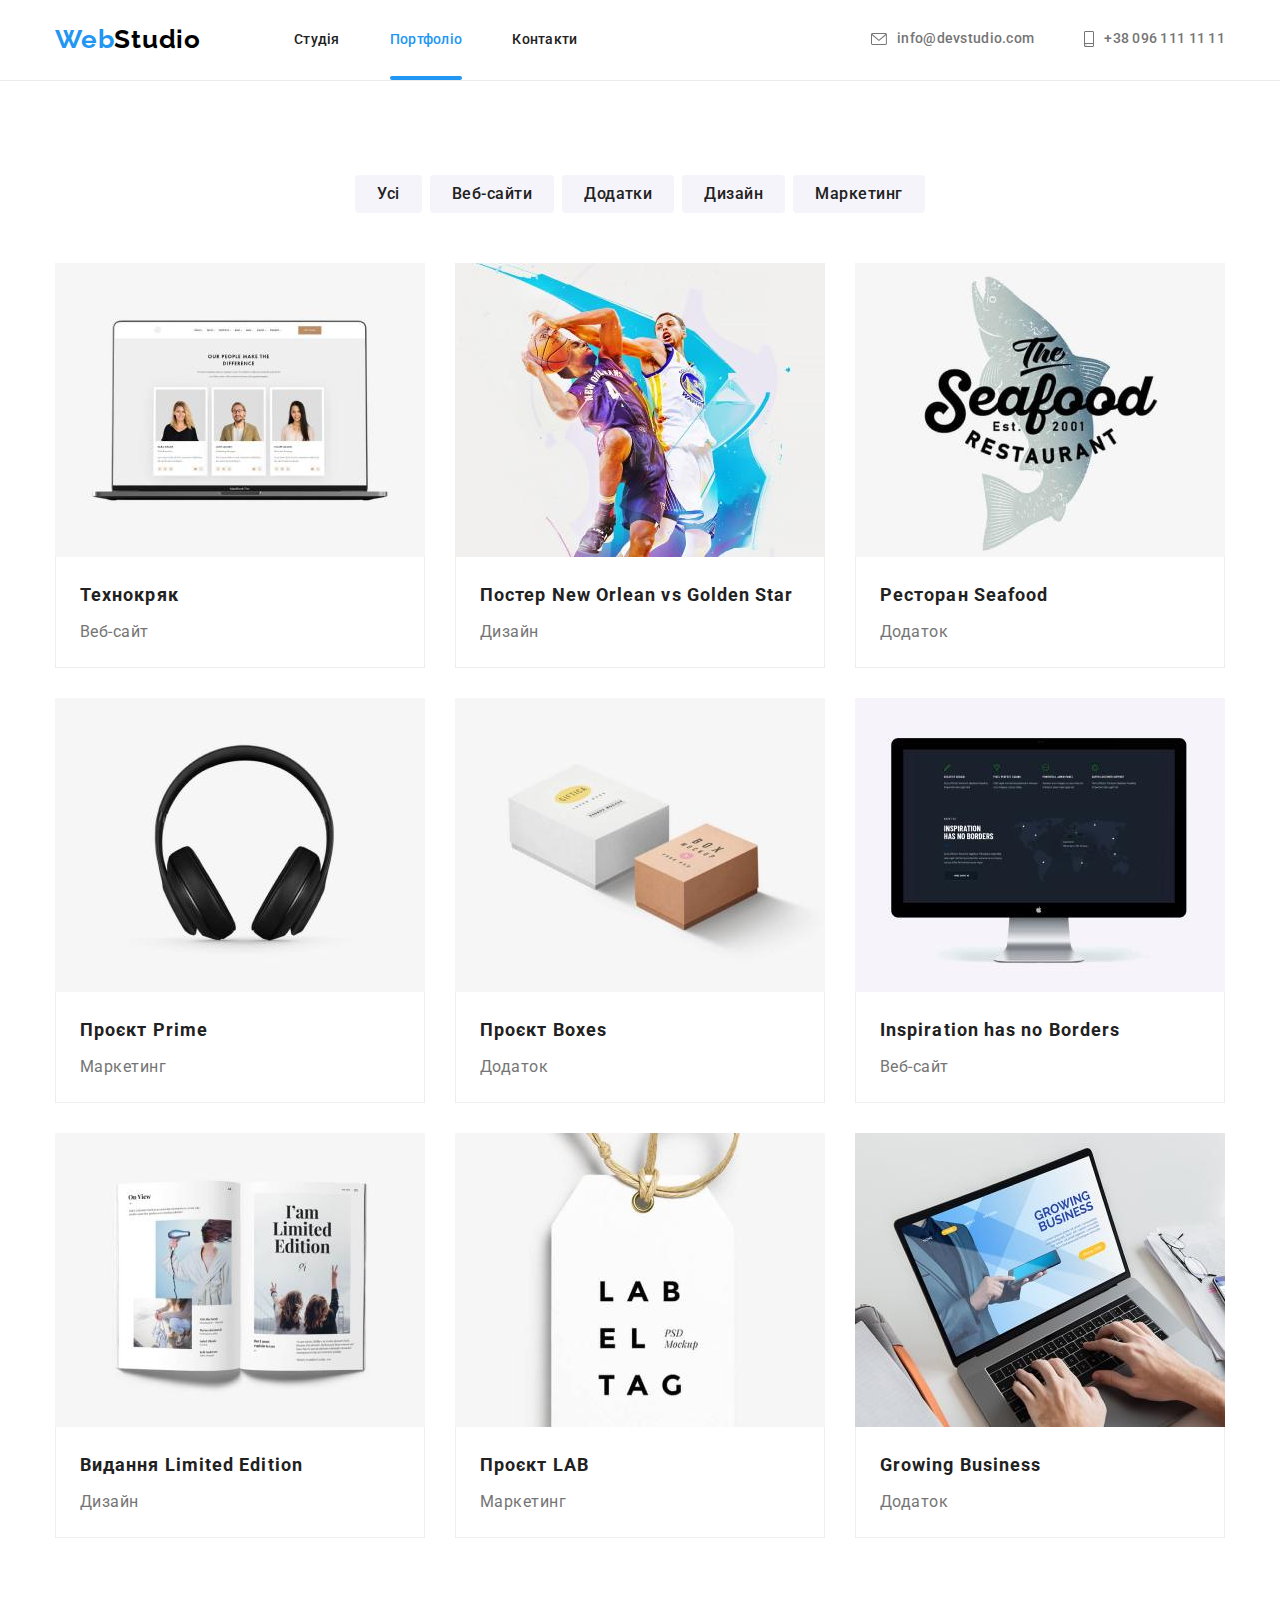
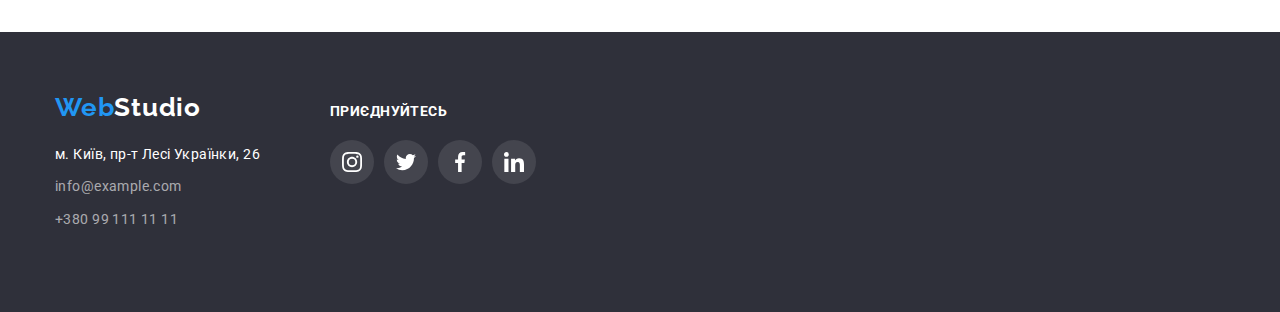
==== portfolio.html @ add009b6 "Homework 6" ====
<!DOCTYPE html>
<html lang="ru">
  <head>
    <meta charset="UTF-8" />
    <meta http-equiv="X-UA-Compatible" content="IE=edge" />
    <meta name="viewport" content="width=device-width, initial-scale=1.0" />
    <title>Портфолио</title>
    <link rel="preconnect" href="https://fonts.googleapis.com" />
    <link rel="preconnect" href="https://fonts.gstatic.com" crossorigin />
    <link
      href="https://fonts.googleapis.com/css2?family=Raleway:wght@700&family=Roboto:wght@400;500;700&display=swap"
      rel="stylesheet"
    />
    <link
      rel="stylesheet"
      href="https://cdn.jsdelivr.net/npm/modern-normalize@1.1.0/modern-normalize.min.css"
    />
    <link rel="stylesheet" href="./css/styles.css" />
  </head>
  <body class="body">
    <header class="header">
      <div class="container">
        <div class="header-container">
          <a href="./index.html" class="header-logo link"
            >Web<span class="header-logo-name">Studio</span></a
          >

          <div class="header-container">
            <ul class="header-list list">
              <li class="header-item-menu">
                <a href="./index.html" class="header-link link">Студія</a>
              </li>
              <li class="header-item">
                <a href="./portfolio.html" class="header-link link current"
                  >Портфоліо</a
                >
              </li>
              <li class="header-item">
                <a href="" class="header-link link">Контакти</a>
              </li>
            </ul>
          </div>
          <div class="header-container-social">
            <ul class="header-list-social list">
              <li class="header-item">
                <a href=" mailto:info@devstudio.com" class="header-mail link">
                  <svg class="header-icon" width="16px" height="12px">
                    <use href="./images/icon.svg#icon-envelope"></use>
                  </svg>
                  info@devstudio.com</a
                >
              </li>
              <li class="header-item">
                <a href="tel:+38096111111" class="header-tel link"
                  ><svg class="header-icon" width="10px" height="16px">
                    <use href="./images/icon.svg#icon-vector"></use>
                  </svg>
                  +38 096 111 11 11</a
                >
              </li>
            </ul>
          </div>
        </div>
      </div>
    </header>
    <main>
      <section class="portfolio">
        <div class="container">
          <h1 class="hidden">Список робот</h1>
          <ul class="portfolio-list list">
            <li>
              <button type="button" class="portfolio-btn list">Усі</button>
            </li>
            <li>
              <button type="button" class="portfolio-btn list">
                Веб-сайти
              </button>
            </li>
            <li>
              <button type="button" class="portfolio-btn list">Додатки</button>
            </li>
            <li>
              <button type="button" class="portfolio-btn list">Дизайн</button>
            </li>
            <li>
              <button type="button" class="portfolio-btn list">
                Маркетинг
              </button>
            </li>
          </ul>

          <h2 class="hidden">Примери робот</h2>
          <ul class="portfolio-list-items list">
            <li class="portfolio-item">
              <a href="" class="card-link link">
                <div class="card">
                  <img src="images/portfolio/portfolio.jpg" alt="Технокряк" />

                  <p class="text-card">
                    Ресурс пропонує комплексні пропозиції з різним рівнем
                    функціоналу та сервісів. Все це дозволить відвідувачу
                    отримати вичерпні відомості про компанію чи приватну особу.
                  </p>
                </div>

                <div class="portfolio-item-bottom">
                  <h3 class="portfolio-title">Технокряк</h3>
                  <p class="portfolio-text">Веб-сайт</p>
                </div>
              </a>
            </li>
            <li class="portfolio-item">
              <img src="images/portfolio/portfolio1.jpg" alt="Постер" />
              <div class="portfolio-item-bottom">
                <h3 class="portfolio-title">
                  Постер New Orlean vs Golden Star
                </h3>
                <p class="portfolio-text">Дизайн</p>
              </div>
            </li>
            <li class="portfolio-item">
              <img
                src="images/portfolio/portfolio2.jpg"
                alt="Ресторан Seafood"
              />
              <div class="portfolio-item-bottom">
                <h3 class="portfolio-title">Ресторан Seafood</h3>
                <p class="portfolio-text">Додаток</p>
              </div>
            </li>
            <li class="portfolio-item">
              <img src="images/portfolio/portfolio3.jpg" alt="Проєкт Prime" />
              <div class="portfolio-item-bottom">
                <h3 class="portfolio-title">Проєкт Prime</h3>
                <p class="portfolio-text">Маркетинг</p>
              </div>
            </li>
            <li class="portfolio-item">
              <img src="images/portfolio/portfolio4.jpg" alt="Проєкт Boxes" />

              <div class="portfolio-item-bottom">
                <h3 class="portfolio-title">Проєкт Boxes</h3>
                <p class="portfolio-text">Додаток</p>
              </div>
            </li>
            <li class="portfolio-item">
              <img
                src="images/portfolio/portfolio5.jpg"
                alt="Inspiration has no Borders"
              />
              <div class="portfolio-item-bottom">
                <h3 class="portfolio-title">Inspiration has no Borders</h3>
                <p class="portfolio-text">Веб-сайт</p>
              </div>
            </li>
            <li class="portfolio-item">
              <img
                src="images/portfolio/portfolio6.jpg"
                alt="Издание Limited Edition"
              />
              <div class="portfolio-item-bottom">
                <h3 class="portfolio-title">Видання Limited Edition</h3>
                <p class="portfolio-text">Дизайн</p>
              </div>
            </li>
            <li class="portfolio-item">
              <img src="images/portfolio/portfolio7.jpg" alt="Проект LAB" />
              <div class="portfolio-item-bottom">
                <h3 class="portfolio-title">Проєкт LAB</h3>
                <p class="portfolio-text">Маркетинг</p>
              </div>
            </li>
            <li class="portfolio-item">
              <img
                src="images/portfolio/portfolio8.jpg"
                alt="Growing Business"
              />
              <div class="portfolio-item-bottom">
                <h3 class="portfolio-title">Growing Business</h3>
                <p class="portfolio-text">Додаток</p>
              </div>
            </li>
          </ul>
        </div>
      </section>
    </main>
    <footer class="footer">
      <div class="container">
        <div class="footer-info">
          <a href="./index.html" class="footer-logo link"
            >Web<span class="footer-logo-name">Studio</span></a
          >

          <address class="addres">
            <ul class="footer-list list">
              <li class="footer-item">
                <a
                  href="https://goo.gl/maps/9EhLEktv7gh13AXv5"
                  class="footer-addres link"
                  target="_blank"
                  rel="noopener noreferrer nofollow"
                  >м. Київ, пр-т Лесі Українки, 26</a
                >
              </li>
              <li class="footer-item">
                <a href="mailto:info@example.com" class="footer-link link"
                  >info@example.com</a
                >
              </li>
              <li class="footer-item">
                <a href="tel:+380991111111" class="footer-tel link"
                  >+380 99 111 11 11</a
                >
              </li>
            </ul>
          </address>
        </div>
        <div class="social">
          <h3 class="social-title">приєднуйтесь</h3>
          <ul class="team-social list">
            <li class="team-social-item">
              <a href="" class="team-social-link link">
                <svg class="team-social-icon" width="20px" height="20px">
                  <use href="./images/icon.svg#icon-instagram"></use>
                </svg>
              </a>
            </li>
            <li class="team-social-item">
              <a href="" class="team-social-link link">
                <svg class="team-social-icon" width="20px" height="20px">
                  <use href="./images/icon.svg#icon-twitter"></use>
                </svg>
              </a>
            </li>
            <li class="team-social-item">
              <a href="" class="team-social-link link">
                <svg class="team-social-icon" width="20px" height="20px">
                  <use href="./images/icon.svg#icon-facebook"></use>
                </svg>
              </a>
            </li>
            <li class="team-social-item">
              <a href="" class="team-social-link link">
                <svg class="team-social-icon" width="20px" height="20px">
                  <use href="./images/icon.svg#icon-linkedin"></use>
                </svg>
              </a>
            </li>
          </ul>
        </div>
      </div>
    </footer>
  </body>
</html>
---- css/styles.css ----
:root {
  --timing-function: cubic-bezier(0.4, 0, 0.2, 1);
  --duration: 250ms;

  --background-color-hero: #2f303a;
  --hero-title-color: #ffffff;
  --background-color-team: #f5f4fa;
  --link-color: #2196f3;
  --btn-color: #188ce8;
  --soc-link: #ffffff;
  --soc-icon: #afb1b8;
  --company: #2196f3;
  --team-social-link: #2196f3;
  --team-social-icon: #ffffff;
  --card-link: translateY(-100%);
  --portfolio-item: 0px 1px 1px rgba(0, 0, 0, 0.12),
    0px 4px 4px rgba(0, 0, 0, 0.06), 1px 4px 6px rgba(0, 0, 0, 0.16);
}

p,
h1,
h2,
h3,
h4,
h5,
h6 {
  margin: 0;
}
ul,
ol {
  margin-left: 0;
  padding-left: 0;
}
address {
  font-style: normal;
}
a {
  color: currentColor;
}
button {
  cursor: pointer;
}
img {
  display: block;
  max-width: 100%;
}

.body {
  font-family: "Roboto", sans-serif;
}
.list {
  list-style: none;
  margin: 0;
}
.link {
  text-decoration: none;
}
.container {
  width: 1200px;
  max-width: 100%;
  margin-left: auto;
  margin-right: auto;
  padding-left: 15px;
  padding-right: 15px;
}
.section {
  padding-top: 94px;
  padding-bottom: 94px;
}

/*---------HEADER---------*/
.header {
  background-color: #ffffff;
  padding-top: 24px;
  padding-bottom: 25px;
}
.header-logo {
  font-family: "Raleway";
  font-style: normal;
  font-weight: 700;
  font-size: 26px;
  line-height: 1.19;
  letter-spacing: 0.03em;
  color: #2196f3;
}

.header-logo-name {
  width: 145px;
  height: 31px;
  left: 215px;
  top: 24px;
  font-family: "Raleway", sans-serif;
  font-style: normal;
  font-weight: 700;
  font-size: 26px;
  line-height: 1.19;
  letter-spacing: 0.03em;
  color: #000000;
}
.header-item-menu {
  margin-left: 93px;
}

.header-container {
  display: flex;
  align-items: center;
}

.header-list {
  display: flex;
  gap: 50px;
}
.header-list-social {
  display: flex;
  gap: 50px;
}
.header-container-social {
  margin-left: auto;
}

.header-link {
  font-weight: 500;
  font-size: 14px;
  line-height: 1.14;
  letter-spacing: 0.02em;
  color: #212121;
  padding-top: 32px;
  padding-bottom: 32px;
  transition: color var(--duration) var(--timing-function);
}
.current {
  color: #2196f3;
  position: relative;
}
.header-link.current::after {
  position: absolute;
  bottom: -1px;
  left: 0;
  content: "";
  display: block;
  width: 100%;
  height: 4px;
  background-color: #2196f3;
  border-radius: 2px;
}

.header-link:hover,
.header-link:focus {
  color: var(--link-color);
}
.header-mail {
  color: #757575;
  font-weight: 500;
  font-size: 14px;
  line-height: 1.14;
  letter-spacing: 0.02em;
  transition: color var(--duration) var(--timing-function);
}
.header-mail:hover,
.header-mail:focus {
  color: var(--link-color);
}
.header-tel {
  font-weight: 500;
  font-size: 14px;
  line-height: 1.14;
  letter-spacing: 0.02em;
  color: #757575;
  transition: color var(--duration) var(--timing-function);
}
.header-tel:hover,
.header-tel:focus {
  color: var(--link-color);
}
.header-mail,
.header-tel,
.header-icon {
  display: flex;
  align-items: center;
  gap: 10px;
}

.header-mail:hover,
.header-mail:focus {
  color: var(--link-color);
}

.header-link.current {
  color: #2196f3;
}
.header-icon {
  fill: currentColor;
}

/*----------HERO----------*/
.hero {
  background-color: #2f303a;
  background-color: var(--background-color-hero);
  padding-bottom: 200px;
  padding-top: 200px;
  background-image: linear-gradient(
      rgba(47, 48, 58, 0.4),
      rgba(47, 48, 58, 0.4)
    ),
    url(../images/hero-bg.jpg);
  max-width: 1600px;
  margin: 0 auto;

  background-repeat: no-repeat;
  background-position: center;
  background-size: cover;
}

.hero-title {
  font-weight: 900;
  font-size: 44px;
  line-height: 1.36;
  text-align: center;
  letter-spacing: 0.06em;
  color: #ffffff;
  text-transform: uppercase;
  color: var(--hero-title-color);
  max-width: 696px;
  margin-right: auto;
  margin-left: auto;
}
.hero-btn {
  font-weight: 700;
  font-size: 16px;
  line-height: 1.87;
  display: flex;
  align-items: center;
  text-align: center;
  letter-spacing: 0.06em;
  color: #ffffff;
  background: #2196f3;
  box-shadow: 0px 4px 4px rgba(0, 0, 0, 0.15);
  border-radius: 4px;
  font-family: inherit;
  display: block;
  margin: 30px auto 0;
  padding: 10px 32px;
  border: 0;
  transition: background-color var(--duration) var(--timing-function);
}
.hero-btn:hover,
.hero-btn:focus {
  background-color: var(--btn-color);
}

/*----------LIST-ITEM----------*/
.list-item {
  padding-top: 94px;
  padding-bottom: 94px;
}
.list-icon {
  display: flex;

  justify-content: space-between;
  gap: 30px;
}
.item-icon {
  display: flex;
  width: 270px;
  height: 120px;
  background-color: #f5f4fa;
  border-radius: 4px;
  margin-bottom: 30px;
  justify-content: center;
  align-items: center;
}
.item-icon {
}
.icon {
}
.list-info {
  display: flex;
  gap: 30px;
}
.item {
  display: flex;
  display: inline-block;
}
.item::before,
.list-item-title {
  font-weight: 700;
  font-size: 14px;
  line-height: 1.14;
  letter-spacing: 0.03em;
  color: #212121;
  text-transform: uppercase;
}
.list-item-text {
  font-weight: 400;
  font-size: 14px;
  line-height: 1.71;
  letter-spacing: 0.03em;
  color: #757575;
  margin-top: 10px;
  max-width: 270px;
}

/*----------WORK----------*/
.work {
  display: flex;
  align-items: center;
  padding-bottom: 94px;
}

.work-title {
  font-weight: 700;
  font-size: 36px;
  line-height: 1.16;
  text-align: center;
  letter-spacing: 0.03em;
  color: #212121;

  margin-bottom: 50px;
}
.work-list {
  display: flex;
  gap: 30px;
}
.work-item {
  position: relative;
}

.box {
  width: 370px;
  height: 70px;
  background-color: rgba(47, 48, 58, 0.8);
  position: absolute;
  bottom: 0%;
}
.text {
  font-family: "Roboto";
  font-style: normal;
  font-weight: 700;
  font-size: 14px;
  line-height: 16px;
  text-align: center;
  letter-spacing: 0.03em;
  text-transform: uppercase;
  color: #ffffff;

  padding-top: 27px;
  padding-right: auto;
  padding-bottom: 27px;
  padding-left: auto;
}

/*----------TEAM----------*/

.team {
  background-color: #f5f4fa;
  background-color: var(--background-color-team);
  padding-top: 94px;
  padding-bottom: 94px;
}
.team-icon {
  content: "";
  width: 270px;
  height: 120px;
}
.team-list {
  display: flex;
  gap: 30px;
}
.team-soc {
  display: flex;
  justify-content: center;
  gap: 10px;
}
.team-soc-link {
  width: 44px;
  height: 44px;
  border-radius: 50%;
  background-color: #ffffff;
  display: flex;
  align-items: center;
  justify-content: center;
  transition: background-color var(--duration) var(--timing-function);
}
.team-soc-icon {
  fill: #afb1b8;
  transition: fill var(--duration) var(--timing-function);
}
.team-soc-link:hover,
.team-soc-link:focus {
  background-color: var(--link-color);
}

.team-soc-link:hover .team-soc-icon {
  fill: var(--soc-link);
}
.team-soc-link:focus .team-soc-icon {
  fill: var(--soc-link);
}

.team-title {
  font-weight: 700;
  font-size: 36px;
  line-height: 1.16;
  text-align: center;
  letter-spacing: 0.03em;
  color: #212121;
  margin-bottom: 50px;
}

.team-item {
  background: #ffffff;
  box-shadow: 0px 1px 3px rgba(0, 0, 0, 0.12), 0px 1px 1px rgba(0, 0, 0, 0.14),
    0px 2px 1px rgba(0, 0, 0, 0.2);
  border-radius: 0px 0px 4px 4px;
}
.team-after-title {
  font-weight: 500;
  font-size: 16px;
  line-height: 1.18;
  text-align: center;
  letter-spacing: 0.03em;
  color: #212121;
  margin-bottom: 10px;
}
.team-text {
  font-weight: 400;
  font-size: 16px;
  line-height: 1.18;
  text-align: center;
  letter-spacing: 0.03em;
  color: #757575;
  margin-bottom: 16px;
}
.info {
  padding-top: 30px;
  padding-bottom: 30px;
}
.client {
  padding-top: 94px;
  padding-bottom: 94px;
}
.client-title {
  font-weight: 700;
  font-size: 36px;
  line-height: 1.16;
  text-align: center;
  letter-spacing: 0.03em;
  color: #212121;
  margin-bottom: 50px;
}
.client-list {
  display: flex;
  justify-content: center;
  align-items: center;
  gap: 30px;
  grid-row: 0;
}
.client-item {
}

.company {
  display: flex;
  border: 1px solid #afb1b8;
  border-radius: 4px;
  width: calc((1170px - 150px) / 6);
  height: 92px;
  justify-content: center;
  align-items: center;
  color: #afb1b8;
  transition: border-color var(--duration) var(--timing-function),
    color var(--duration) var(--timing-function);
}
.company-icon {
  fill: #afb1b8;
}
.company-icon {
  fill: currentColor;
}

.company:hover,
.company:focus {
  border-color: var(--company);
  color: var(--company);
}

/*----------FOOTER----------*/
.footer-info {
}
.footer {
  background-color: #2f303a;
  padding-top: 60px;
  padding-bottom: 60px;
  margin: 0 auto;
}
.footer .container {
  display: flex;
  align-items: baseline;
}
.footer-logo {
  width: 145px;
  height: 31px;
  left: 215px;
  top: 24px;
  font-family: "Raleway";
  font-style: normal;
  font-weight: 700;
  font-size: 26px;
  line-height: 1.19;
  letter-spacing: 0.03em;
  color: #2196f3;
}
.footer-logo-name {
  font-family: "Raleway", sans-serif;
  font-style: normal;
  font-weight: 700;
  font-size: 26px;
  line-height: 1.19;
  letter-spacing: 0.03em;
  color: #ffffff;
}
.footer-list {
  margin-bottom: 20px;
}

.addres {
  font-style: normal;
  margin-top: 20px;
}

.footer-addres {
  font-size: 14px;
  line-height: 1.71;
  letter-spacing: 0.03em;
  color: #ffffff;
}
.footer-item {
  margin-bottom: 9px;
}
.footer-item:last-child {
  margin-bottom: 0px;
}

.footer-link {
  font-size: 14px;
  line-height: 1.71;
  letter-spacing: 0.03em;
  color: rgba(255, 255, 255, 0.6);
}
.footer-tel {
  font-size: 14px;
  line-height: 1.71;
  letter-spacing: 0.03em;
  color: rgba(255, 255, 255, 0.6);
}
.social {
  margin-left: 70px;
}
.social-title {
  font-size: 14px;
  line-height: 1.14;
  letter-spacing: 0.03em;
  text-transform: uppercase;
  color: #ffffff;
  margin-bottom: 20px;
}
.team-social {
  display: flex;
  justify-content: center;
  gap: 10px;
}

.team-social-link {
  width: 44px;
  height: 44px;
  border-radius: 50%;
  background-color: rgba(255, 255, 255, 0.1);
  display: flex;
  align-items: center;
  justify-content: center;
  transition: background-color var(--duration) var(--timing-function),
    fill var(--duration) var(--timing-function);
}
.team-social-icon {
  fill: #ffffff;
}
.team-social-link:hover,
.team-social-link:focus {
  background-color: var(--team-social-link);
}

.team-social-link:hover .team-social-icon {
  fill: var(--team-social-icon);
}
.team-social-link:focus .team-social-icon {
  fill: var(--team-social-icon);
}

/*----------PORTFOLIO----------*/
.header {
  display: flex;
  align-items: center;
  border-bottom: 1px solid #ececec;
}

.header-list-portfolio {
  display: flex;
  align-items: center;
  gap: 50px;
  margin-left: 93px;
}
.header-list-contact {
  display: flex;
  align-items: center;
  gap: 50px;
}
.header-item-portfolio {
  display: flex;
  align-items: center;
  gap: 10px;
}
.portfolio-icon {
  display: flex;
  align-items: center;
  gap: 50px;
}
.header-container-portfolio {
  margin-left: auto;
}

.hidden {
  position: absolute;
  width: 1px;
  height: 1px;
  margin: -1px;
  border: 0;
  padding: 0;
  white-space: nowrap;
  clip-path: inset(100%);
  clip: rect(0 0 0 0);
  overflow: hidden;
}
.portfolio {
  padding-top: 94px;
  padding-bottom: 94px;
}
.portfolio-list {
  display: flex;
  justify-content: center;
  gap: 8px;
  margin-bottom: 50px;
}
.portfolio-list-items {
  display: flex;
  flex-wrap: wrap;
  justify-content: space-between;
  row-gap: 30px;
}
.portfolio-item {
  background: #ffffff;
  transition: box-shadow var(--duration) var(--timing-function);
}
.card {
  position: relative;
  overflow: hidden;
}
.card-link {
}
.card-link:hover .text-card {
  transform: var(--card-link);
}
.card-link:focus .text-card {
  transform: var(--card-link);
}
.text-card {
  position: absolute;
  width: 100%;
  height: 100%;

  padding: 63px 24px;
  font-weight: 400;
  font-size: 18px;
  line-height: 1.55;
  letter-spacing: 0.03em;
  color: #ffffff;
  background-color: rgba(33, 150, 243, 0.9);
  transition: transform var(--duration) var(--timing-function);
}

.portfolio-item:hover,
.portfolio-item:focus {
  box-shadow: var(--portfolio-item);
}

.portfolio-list-items li img {
  width: 370px;
}
.portfolio-btn {
  font-weight: 500;
  font-size: 16px;
  line-height: 1.62;
  text-align: center;
  letter-spacing: 0.03em;
  color: #212121;
  background: #f5f4fa;
  border-radius: 4px;
  cursor: pointer;
  font-family: inherit;
  border: 0;
  padding: 6px 22px;
  transition: background-color var(--duration) var(--timing-function),
    color var(--duration) var(--timing-function);
}
.portfolio-btn:hover,
.portfolio-btn:focus {
  background-color: #2196f3;
  color: #ffffff;
}

.portfolio-title {
  font-weight: 700;
  font-size: 18px;
  line-height: 2;
  letter-spacing: 0.06em;
  color: #212121;
  margin-bottom: 4px;
}
.portfolio-text {
  font-size: 16px;
  line-height: 1.87;
  letter-spacing: 0.03em;
  color: #757575;
}
.portfolio-item-bottom {
  border-right: 1px solid #eeeeee;
  border-bottom: 1px solid #eeeeee;
  border-left: 1px solid #eeeeee;
  padding: 20px 24px;
}

/* MODAL */
.backdrop {
  position: fixed;
  top: 0;
  width: 100%;
  height: 100%;
  background-color: rgba(0, 0, 0, 0.2);
  transition: opacity 250ms linear, visibility 250ms linear;
}
.backdrop.is-hidden .modal {
  transform: translate(-50%, -50%) scale(0);
}
.modal {
  position: absolute;
  background-color: #ffffff;
  width: 528px;
  min-height: 581px;
  border-radius: 4px;
  top: 50%;
  left: 50%;
  transform: translate(-50%, -50%) scale(1);
  transition: transform 250ms linear;
  padding: 40px;
}
.modal-title {
  font-weight: 700;
  font-size: 20px;
  line-height: 23px;
  text-align: center;
  letter-spacing: 0.03em;
  color: #212121;
  margin-bottom: 12px;
}
.modal-close {
  position: absolute;
  right: 8px;
  top: 8px;
  width: 30px;
  height: 30px;
  border: 1px solid rgba(0, 0, 0, 0.1);
  border-radius: 50%;
}
.model-icon {
  color: #000000;
}
.is-hidden {
  opacity: 0;
  visibility: hidden;
  pointer-events: none;
}
.modal-input {
  width: 100%;
  height: 40px;
  border: 1px solid rgba(33, 33, 33, 0.2);
  border-radius: 4px;
  padding-left: 42px;
}
.modal-field {
  margin-bottom: 28px;
  position: relative;
}
.modal-input::placeholder {
  font-weight: 400;
  font-size: 12px;
  line-height: 14px;
  letter-spacing: 0.01em;
  color: rgba(117, 117, 117, 0.5);
}
.modal-label {
  font-weight: 400;
  font-size: 12px;
  line-height: 14px;
  letter-spacing: 0.01em;
  color: #757575;
  display: block;
  margin-bottom: 4px;
}
.modal-text {
  width: 100%;
  height: 120px;
  border: 1px solid rgba(33, 33, 33, 0.2);
  border-radius: 4px;
  padding: 12px 16px;
  resize: none;
}
.modal-text::placeholder {
  font-weight: 400;
  font-size: 12px;
  line-height: 14px;
  letter-spacing: 0.01em;
  color: rgba(117, 117, 117, 0.5);
}
.form-icon {
  position: absolute;
  top: 50%;
  bottom: 50%;
  transform: translate(-50% -50%);
  left: 15px;
}
.modal-btn {
  width: 200px;
  height: 50px;
  background: #2196f3;
  box-shadow: 0px 4px 4px rgba(0, 0, 0, 0.15);
  border-radius: 4px;
  border: none;
  font-weight: 700;
  font-size: 16px;
  line-height: 30px;
  align-items: center;
  text-align: center;
  letter-spacing: 0.06em;
  color: #ffffff;
}
.form {
  display: flex;
  gap: 8.38px;
  margin-bottom: 30px;
}
.form-title {
  font-weight: 400;
  font-size: 14px;
  line-height: 24px;
  color: #757575;
  letter-spacing: 0.03em;
}
.modal-link {
  font-weight: 400;
  font-size: 14px;
  line-height: 24px;
  color: #2196f3;
  letter-spacing: 0.03em;
  text-decoration: underline;
}
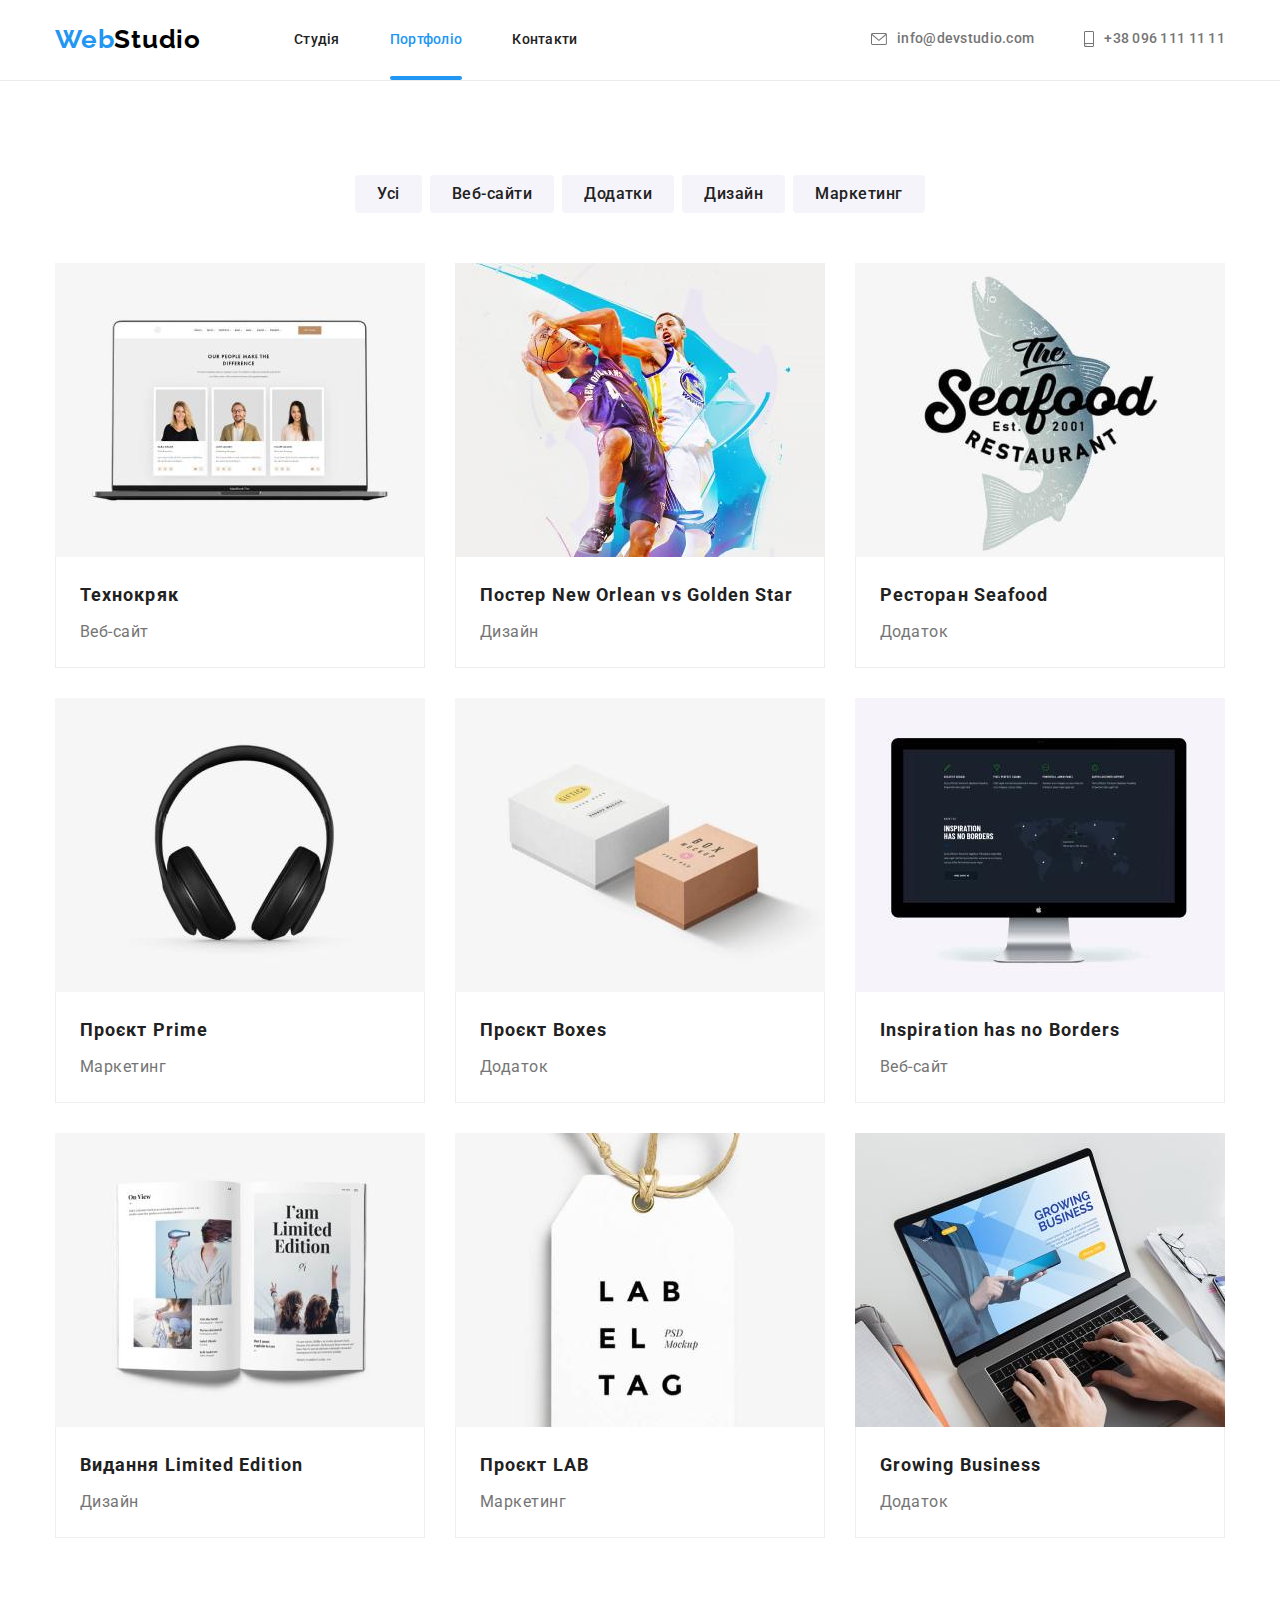
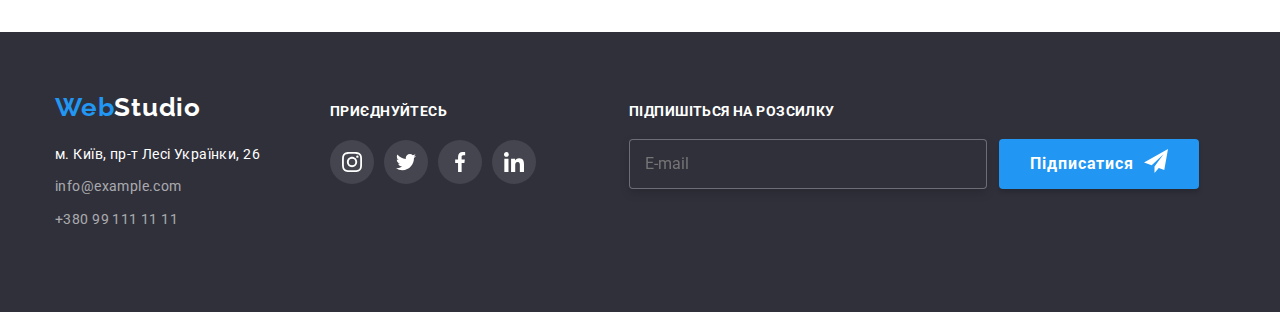
==== commit acc85b71: "Homework 6.1" ====
--- a/portfolio.html
+++ b/portfolio.html
@@ -248,6 +248,18 @@
             </li>
           </ul>
         </div>
+        <div>
+          <h3 class="footer-title">Підпишіться на розсилку</h3>
+          <form class="footer-form">
+            <input type="text" class="footer-input" placeholder="E-mail" />
+            <button type="submit" class="footer-btn">
+              Підписатися
+              <svg class="footer-icon" width="24px" height="24px">
+                <use href="./images/icon.svg#icon-telegram"></use>
+              </svg>
+            </button>
+          </form>
+        </div>
       </div>
     </footer>
   </body>
--- a/css/styles.css
+++ b/css/styles.css
@@ -594,6 +594,70 @@
 .team-social-link:focus .team-social-icon {
   fill: var(--team-social-icon);
 }
+.footer-title {
+  font-weight: 700;
+  font-size: 14px;
+  line-height: 16px;
+  letter-spacing: 0.03em;
+  text-transform: uppercase;
+  margin-left: 93px;
+  color: #ffffff;
+  margin-bottom: 20px;
+}
+.footer-form {
+  display: flex;
+}
+.footer-input {
+  width: 358px;
+  height: 50px;
+  background-color: #2f303a;
+  border: 1px solid rgba(255, 255, 255, 0.3);
+  filter: drop-shadow(0px 4px 4px rgba(0, 0, 0, 0.15));
+  border-radius: 4px;
+  margin-left: 93px;
+  margin-right: 12px;
+  color: #ffffff;
+  padding: 15px;
+  outline: transparent;
+  transition: border-color var(--duration) var(--timing-function);
+}
+.footer-input:hover,
+.footer-input:focus {
+  border-color: #2196f3;
+}
+.footer-form button {
+  width: 200px;
+  height: 50px;
+  display: flex;
+  justify-content: center;
+  gap: 10px;
+}
+.footer-btn {
+  cursor: pointer;
+  padding: 10px 30px;
+  margin-left: auto;
+  margin-right: auto;
+  font-weight: 700;
+  font-size: 16px;
+  line-height: 1.87;
+  text-align: center;
+  letter-spacing: 0.06em;
+  background-color: #2196f3;
+  color: #ffffff;
+  box-shadow: 0px 4px 4px rgb(0 0 0 / 15%);
+  border-radius: 4px;
+  border: 0;
+  transition: background-color var(--duration) var(--timing-function),
+    box-shadow var(--duration) var(--timing-function);
+}
+.footer-icon {
+  fill: #ffffff;
+}
+
+.footer-btn:hover,
+.footer-btn:focus {
+  background-color: #188ce8;
+}
 
 /*----------PORTFOLIO----------*/
 .header {
@@ -772,15 +836,27 @@
 }
 .modal-close {
   position: absolute;
+  display: flex;
+  justify-content: center;
+  align-items: center;
   right: 8px;
   top: 8px;
   width: 30px;
   height: 30px;
   border: 1px solid rgba(0, 0, 0, 0.1);
   border-radius: 50%;
+  background-color: #ffffff;
+  transition: fill var(--duration) var(--timing-function);
 }
 .model-icon {
   color: #000000;
+}
+.modal-close:hover {
+  fill: #2196f3;
+}
+.modal-close:focus {
+  transition: fill var(--duration) var(--timing-function);
+  fill: #2196f3;
 }
 .is-hidden {
   opacity: 0;
@@ -793,11 +869,23 @@
   border: 1px solid rgba(33, 33, 33, 0.2);
   border-radius: 4px;
   padding-left: 42px;
-}
+  outline: transparent;
+
+  transition: border-color var(--duration) var(--timing-function);
+}
+.modal-input:hover,
+.modal-input:focus {
+  border-color: #2196f3;
+}
+.form-icon {
+  fill: #212121;
+}
+
 .modal-field {
-  margin-bottom: 28px;
+  margin-bottom: 10px;
   position: relative;
 }
+
 .modal-input::placeholder {
   font-weight: 400;
   font-size: 12px;
@@ -805,6 +893,7 @@
   letter-spacing: 0.01em;
   color: rgba(117, 117, 117, 0.5);
 }
+
 .modal-label {
   font-weight: 400;
   font-size: 12px;
@@ -814,6 +903,7 @@
   display: block;
   margin-bottom: 4px;
 }
+
 .modal-text {
   width: 100%;
   height: 120px;
@@ -821,7 +911,14 @@
   border-radius: 4px;
   padding: 12px 16px;
   resize: none;
-}
+  outline: transparent;
+  transition: border-color var(--duration) var(--timing-function);
+}
+.modal-text:hover,
+.modal-text:focus {
+  border-color: #2196f3;
+}
+
 .modal-text::placeholder {
   font-weight: 400;
   font-size: 12px;
@@ -835,8 +932,14 @@
   bottom: 50%;
   transform: translate(-50% -50%);
   left: 15px;
+  transition: fill var(--duration) var(--timing-function);
+}
+.modal-input:hover + .form-icon,
+.modal-input:focus + .form-icon {
+  fill: #2196f3;
 }
 .modal-btn {
+  display: block;
   width: 200px;
   height: 50px;
   background: #2196f3;
@@ -850,18 +953,33 @@
   text-align: center;
   letter-spacing: 0.06em;
   color: #ffffff;
+  margin-left: auto;
+  margin-right: auto;
+}
+.modal-btn:hover {
+  transition: background-color var(--duration) var(--timing-function);
+  background-color: #188ce8;
+}
+.modal-btn:focus {
+  transition: background-color var(--duration) var(--timing-function);
+  background-color: #188ce8;
 }
 .form {
   display: flex;
   gap: 8.38px;
   margin-bottom: 30px;
 }
+.form-label {
+  display: flex;
+}
 .form-title {
   font-weight: 400;
   font-size: 14px;
   line-height: 24px;
   color: #757575;
   letter-spacing: 0.03em;
+  text-align: center;
+  align-items: center;
 }
 .modal-link {
   font-weight: 400;
@@ -870,4 +988,5 @@
   color: #2196f3;
   letter-spacing: 0.03em;
   text-decoration: underline;
-}
+  margin-left: 5px;
+}
